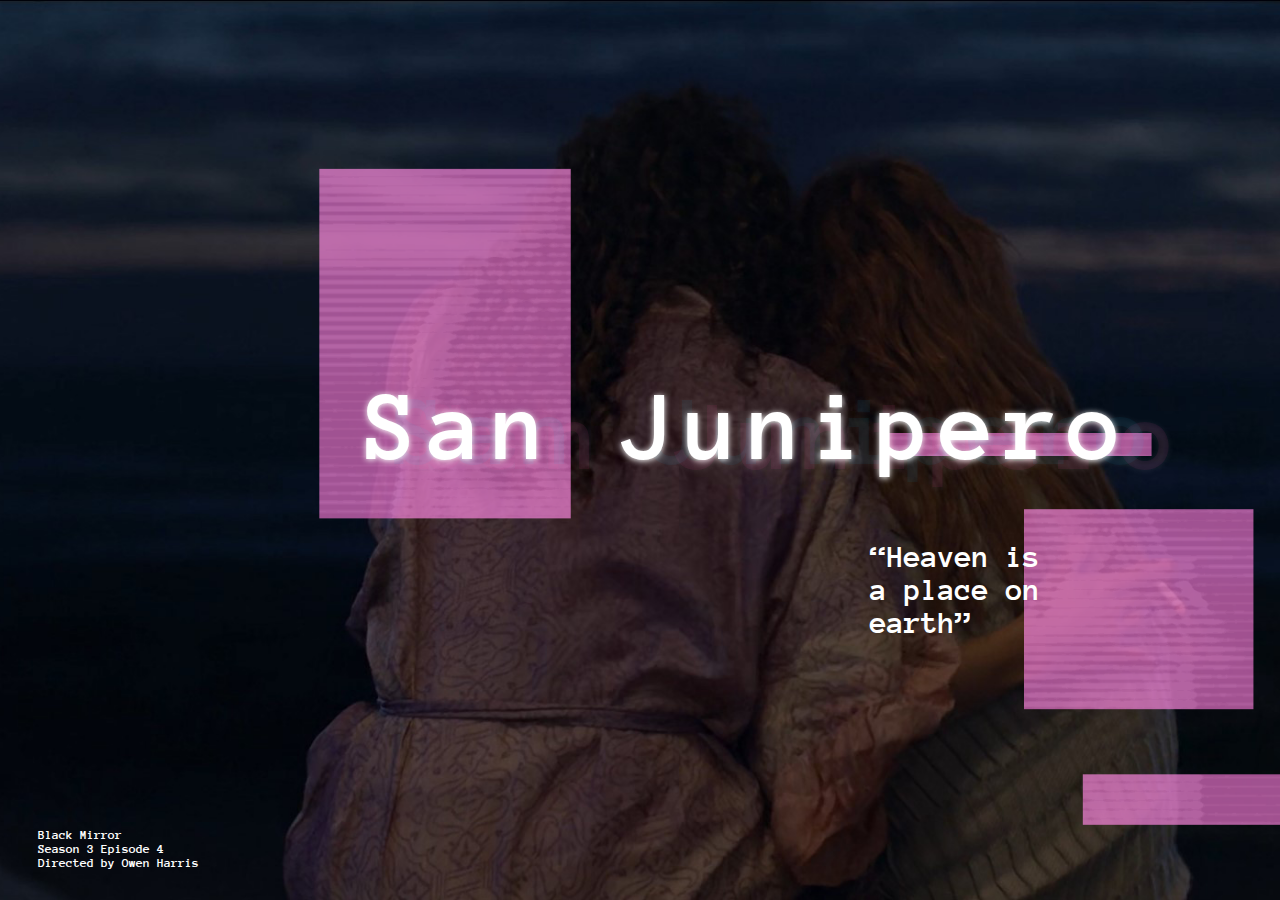
==== index.html @ dcd418ac "first commit" ====
<!DOCTYPE html>
<html lang="en">
<head>
    <meta charset="UTF-8">
    <meta name="viewport" content="width=device-width, initial-scale=1.0">
    <link rel="stylesheet" href="style.css">
    <title>Heaven</title>
</head>
<body>
    
    <div class="Titel glitch hero-container">
        <span class="layers" data-text="San Junipero">San Junipero</span>
    </div>
    <div class="Director">Black Mirror<br>Season 3 Episode 4<br>Directed by Owen Harris</div>
    <div class="Quote">“Heaven is <br> a place on <br> earth”</div>
    <div class="img1 glitch"><img src="Background.png"></div>

</body>
</html>
---- style.css ----
@import url('https://fonts.googleapis.com/css2?family=Anonymous+Pro:ital,wght@0,400;0,700;1,400;1,700&family=Lato:ital,wght@0,100;0,300;0,400;0,700;0,900;1,100;1,300;1,400;1,700;1,900&display=swap');

:root {
    --white: #fff;
    --background: #e4007b;
    
}

body {
    color: #ccc;
    background: #111;
    font-family: sans-serif;
    overflow: hidden;
    display: grid;
    grid-template-columns: 20vw 40vw 40vw 20vw;
    grid-template-rows: 20vh 40vh 20vh 20vh 20vh;
    height: 100vh;
    width: 100vw;
    margin: 0;
}

.Titel {
    grid-column: 2 / 4;
    grid-row: 2 / 3;
    padding-top: 15vh;
    padding-right:3vw;
    letter-spacing: 0.7vw;
    display: flex;
    justify-content: center;
    align-items: center;
    position: relative;
    z-index: 2;
}

.Titel .layers {
    color: #fff;
    font-family: 'Anonymous Pro';
    font-weight: 700;
    font-size: clamp(40px, 10vw, 100px);
    line-height: 1;
    display: inline-block;
    filter: drop-shadow(0 1px 3px);
}

.Director,
.Quote {
    z-index: 1;
    font-family: 'Anonymous Pro';
    color: var(--white);
    font-weight: 700;
}

.Director {
    font-size: 1vw;
    grid-column: 1/2;
    grid-row: 4/5;
    padding-top: 12vh;
    padding-left: 3vw;
}

.Quote {
  font-size: 2.5vw;
  grid-column:3/5;
  grid-row:3/4;
  text-align: left;
  padding-left: 8vw;
}

.img1 {
    grid-column: 1 / -1;
    grid-row: 1 / 5;
    display: flex;
    justify-content: center;
    align-items: center;
    position: relative;
    z-index: -1000;
}

.img1 img {
    width: 100%;
    height: 100%;
    object-fit: cover;
}

/*Mediaquerries*/

@media only screen and (max-width: 360px) and (max-height: 780px) {
  body {
    grid-template-columns: 5vw 90vw 5vw;
    grid-template-rows: 10vh 15vh 40vh 20vh 15vh;
  }

  .Titel {
    grid-column: 1 / 4;
    grid-row: 2 / 3;
    padding-top: 10vh;
  }

  .Director {
    font-size: 3vw;
    grid-column: 1/4;
    grid-row: 4/5;
    padding-top: 12vh;
    padding-left: 5vw;
  }

  .Quote {
    font-size: 6vw;
    grid-column: 1/4;
    grid-row: 3/4;
    padding-left: 5vw;
    padding-top: 12vh;
  }

  .img1 {
    grid-column: 1 / 4;
    grid-row: 1 / 5;
  }

  .layers::before {
    top: 10px;
    left: 15px;
    color: #ff439b00;
    opacity: 0;
    
  }
  
  .layers::after {
    top: 5px;
    left: -10px;
    color: #1bc7fb0e;
    opacity: 0;
  }



}





/*Glitch*/

.glitch span {
  animation: paths 5s step-end infinite;
}

.glitch::before {
  animation: paths 5s step-end infinite, opacity 5s step-end infinite,
    font 8s step-end infinite, movement 10s step-end infinite;
}

.glitch::after {
  animation: paths 5s step-end infinite, opacity 5s step-end infinite,
    font 7s step-end infinite, movement 8s step-end infinite;
}

.layers {
  position: relative;
}

.layers::before,
.layers::after {
  content: attr(data-text);
  position: absolute;
  width: 110%;
  z-index: -1;
}

.layers::before {
  top: 10px;
  left: 15px;
  color: #ff439b13;
  
}

.layers::after {
  top: 5px;
  left: -10px;
  color: #1bc7fb0e;
  
}

.single-path {
  clip-path: polygon(
    0% 12%,
    53% 12%,
    53% 26%,
    25% 26%,
    25% 86%,
    31% 86%,
    31% 0%,
    53% 0%,
    53% 84%,
    92% 84%,
    92% 82%,
    70% 82%,
    70% 29%,
    78% 29%,
    78% 65%,
    69% 65%,
    69% 66%,
    77% 66%,
    77% 45%,
    85% 45%,
    85% 26%,
    97% 26%,
    97% 28%,
    84% 28%,
    84% 34%,
    54% 34%,
    54% 89%,
    30% 89%,
    30% 58%,
    83% 58%,
    83% 5%,
    68% 5%,
    68% 36%,
    62% 36%,
    62% 1%,
    12% 1%,
    12% 34%,
    60% 34%,
    60% 57%,
    98% 57%,
    98% 83%,
    1% 83%,
    1% 53%,
    91% 53%,
    91% 84%,
    8% 84%,
    8% 83%,
    4% 83%
  );
}

.paths {
  animation: paths 5s step-end infinite;
}

@keyframes paths {
  0% {
    clip-path: polygon(
      0% 43%,
      83% 43%,
      83% 22%,
      23% 22%,
      23% 24%,
      91% 24%,
      91% 26%,
      18% 26%,
      18% 83%,
      29% 83%,
      29% 17%,
      41% 17%,
      41% 39%,
      18% 39%,
      18% 82%,
      54% 82%,
      54% 88%,
      19% 88%,
      19% 4%,
      39% 4%,
      39% 14%,
      76% 14%,
      76% 52%,
      23% 52%,
      23% 35%,
      19% 35%,
      19% 8%,
      36% 8%,
      36% 31%,
      73% 31%,
      73% 16%,
      1% 16%,
      1% 56%,
      50% 56%,
      50% 8%
    );
  }

  5% {
    clip-path: polygon(
      0% 29%,
      44% 29%,
      44% 83%,
      94% 83%,
      94% 56%,
      11% 56%,
      11% 64%,
      94% 64%,
      94% 70%,
      88% 70%,
      88% 32%,
      18% 32%,
      18% 96%,
      10% 96%,
      10% 62%,
      9% 62%,
      9% 84%,
      68% 84%,
      68% 50%,
      52% 50%,
      52% 55%,
      35% 55%,
      35% 87%,
      25% 87%,
      25% 39%,
      15% 39%,
      15% 88%,
      52% 88%
    );
  }

  30% {
    clip-path: polygon(
      0% 53%,
      93% 53%,
      93% 62%,
      68% 62%,
      68% 37%,
      97% 37%,
      97% 89%,
      13% 89%,
      13% 45%,
      51% 45%,
      51% 88%,
      17% 88%,
      17% 54%,
      81% 54%,
      81% 75%,
      79% 75%,
      79% 76%,
      38% 76%,
      38% 28%,
      61% 28%,
      61% 12%,
      55% 12%,
      55% 62%,
      68% 62%,
      68% 51%,
      0% 51%,
      0% 92%,
      63% 92%,
      63% 4%,
      65% 4%
    );
  }

  45% {
    clip-path: polygon(
      0% 33%,
      2% 33%,
      2% 69%,
      58% 69%,
      58% 94%,
      55% 94%,
      55% 25%,
      33% 25%,
      33% 85%,
      16% 85%,
      16% 19%,
      5% 19%,
      5% 20%,
      79% 20%,
      79% 96%,
      93% 96%,
      93% 50%,
      5% 50%,
      5% 74%,
      55% 74%,
      55% 57%,
      96% 57%,
      96% 59%,
      87% 59%,
      87% 65%,
      82% 65%,
      82% 39%,
      63% 39%,
      63% 92%,
      4% 92%,
      4% 36%,
      24% 36%,
      24% 70%,
      1% 70%,
      1% 43%,
      15% 43%,
      15% 28%,
      23% 28%,
      23% 71%,
      90% 71%,
      90% 86%,
      97% 86%,
      97% 1%,
      60% 1%,
      60% 67%,
      71% 67%,
      71% 91%,
      17% 91%,
      17% 14%,
      39% 14%,
      39% 30%,
      58% 30%,
      58% 11%,
      52% 11%,
      52% 83%,
      68% 83%
    );
  }

  76% {
    clip-path: polygon(
      0% 26%,
      15% 26%,
      15% 73%,
      72% 73%,
      72% 70%,
      77% 70%,
      77% 75%,
      8% 75%,
      8% 42%,
      4% 42%,
      4% 61%,
      17% 61%,
      17% 12%,
      26% 12%,
      26% 63%,
      73% 63%,
      73% 43%,
      90% 43%,
      90% 67%,
      50% 67%,
      50% 41%,
      42% 41%,
      42% 46%,
      50% 46%,
      50% 84%,
      96% 84%,
      96% 78%,
      49% 78%,
      49% 25%,
      63% 25%,
      63% 14%
    );
  }

  90% {
    clip-path: polygon(
      0% 41%,
      13% 41%,
      13% 6%,
      87% 6%,
      87% 93%,
      10% 93%,
      10% 13%,
      89% 13%,
      89% 6%,
      3% 6%,
      3% 8%,
      16% 8%,
      16% 79%,
      0% 79%,
      0% 99%,
      92% 99%,
      92% 90%,
      5% 90%,
      5% 60%,
      0% 60%,
      0% 48%,
      89% 48%,
      89% 13%,
      80% 13%,
      80% 43%,
      95% 43%,
      95% 19%,
      80% 19%,
      80% 85%,
      38% 85%,
      38% 62%
    );
  }

  1%,
  7%,
  33%,
  47%,
  78%,
  93% {
    clip-path: none;
  }
}

.movement {
  /* Normally this position would be absolute & on the layers, set to relative here so we can see it on the div */
  position: relative;
  animation: movement 8s step-end infinite;
}

@keyframes movement {
  0% {
    top: 0px;
    left: -20px;
  }

  15% {
    top: 10px;
    left: 10px;
  }

  60% {
    top: 5px;
    left: -10px;
  }

  75% {
    top: -5px;
    left: 20px;
  }

  100% {
    top: 10px;
    left: 5px;
  }
}

.opacity {
  animation: opacity 5s step-end infinite;
}

@keyframes opacity {
  0% {
    opacity: 0.1;
  }

  5% {
    opacity: 0.7;
  }

  30% {
    opacity: 0.4;
  }

  45% {
    opacity: 0.6;
  }

  76% {
    opacity: 0.4;
  }

  90% {
    opacity: 0.8;
  }

  1%,
  7%,
  33%,
  47%,
  78%,
  93% {
    opacity: 0;
  }
}

.font {
  animation: font 7s step-end infinite;
}

@keyframes font {
  0% {
    font-weight: 100;
    color: #e0287d;
    filter: blur(3px);
  }

  20% {
    font-weight: 500;
    color: #fff;
    filter: blur(0);
  }

  50% {
    font-weight: 300;
    color: #1bc7fb;
    filter: blur(2px);
  }

  60% {
    font-weight: 700;
    color: #fff;
    filter: blur(0);
  }

  90% {
    font-weight: 500;
    color: #e0287d;
    filter: blur(6px);
  }
}

.hero {
  font-size: clamp(40px, 10vw, 100px);
  line-height: 1;
  display: inline-block;
  color: #fff;
  z-index: 2;
  letter-spacing: 10px;

  /* Bright things in dark environments usually cast that light, giving off a glow */
  filter: drop-shadow(0 1px 3px);
}

.hero-container {
  text-align: center;
}
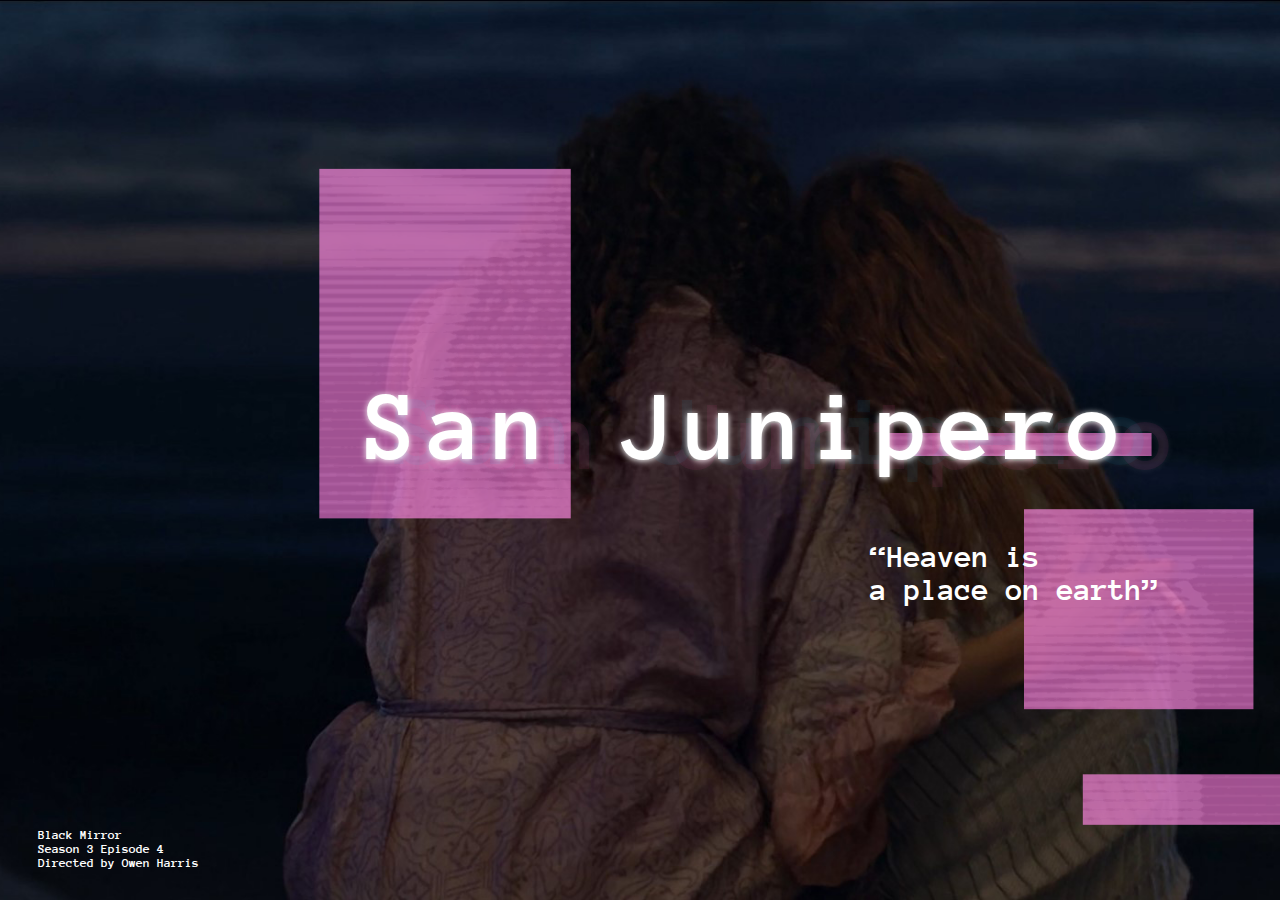
==== commit 47adae0c: "yes" ====
--- a/index.html
+++ b/index.html
@@ -12,7 +12,7 @@
         <span class="layers" data-text="San Junipero">San Junipero</span>
     </div>
     <div class="Director">Black Mirror<br>Season 3 Episode 4<br>Directed by Owen Harris</div>
-    <div class="Quote">“Heaven is <br> a place on <br> earth”</div>
+    <div class="Quote">“Heaven is <br> a place on earth”</div>
     <div class="img1 glitch"><img src="Background.png"></div>
 
 </body>
--- a/style.css
+++ b/style.css
@@ -84,9 +84,9 @@
 
 /*Mediaquerries*/
 
-@media only screen and (max-width: 360px) and (max-height: 780px) {
+@media only screen and (max-width: 500px) and (max-height: 900px) {
   body {
-    grid-template-columns: 5vw 90vw 5vw;
+    grid-template-columns: 10vw 80vw 10vw;
     grid-template-rows: 10vh 15vh 40vh 20vh 15vh;
   }
 
@@ -94,27 +94,29 @@
     grid-column: 1 / 4;
     grid-row: 2 / 3;
     padding-top: 10vh;
+    padding-left:5vw;
+    font-size: 12vw;
   }
 
   .Director {
     font-size: 3vw;
     grid-column: 1/4;
     grid-row: 4/5;
-    padding-top: 12vh;
+    padding-top: 25vh;
     padding-left: 5vw;
   }
 
   .Quote {
-    font-size: 6vw;
+    font-size: 8vw;
     grid-column: 1/4;
     grid-row: 3/4;
     padding-left: 5vw;
-    padding-top: 12vh;
+    padding-top: 30vh;
   }
 
   .img1 {
     grid-column: 1 / 4;
-    grid-row: 1 / 5;
+    grid-row: 1 / 6;
   }
 
   .layers::before {
@@ -128,7 +130,7 @@
   .layers::after {
     top: 5px;
     left: -10px;
-    color: #1bc7fb0e;
+    color: #1bc7fb10;
     opacity: 0;
   }
 
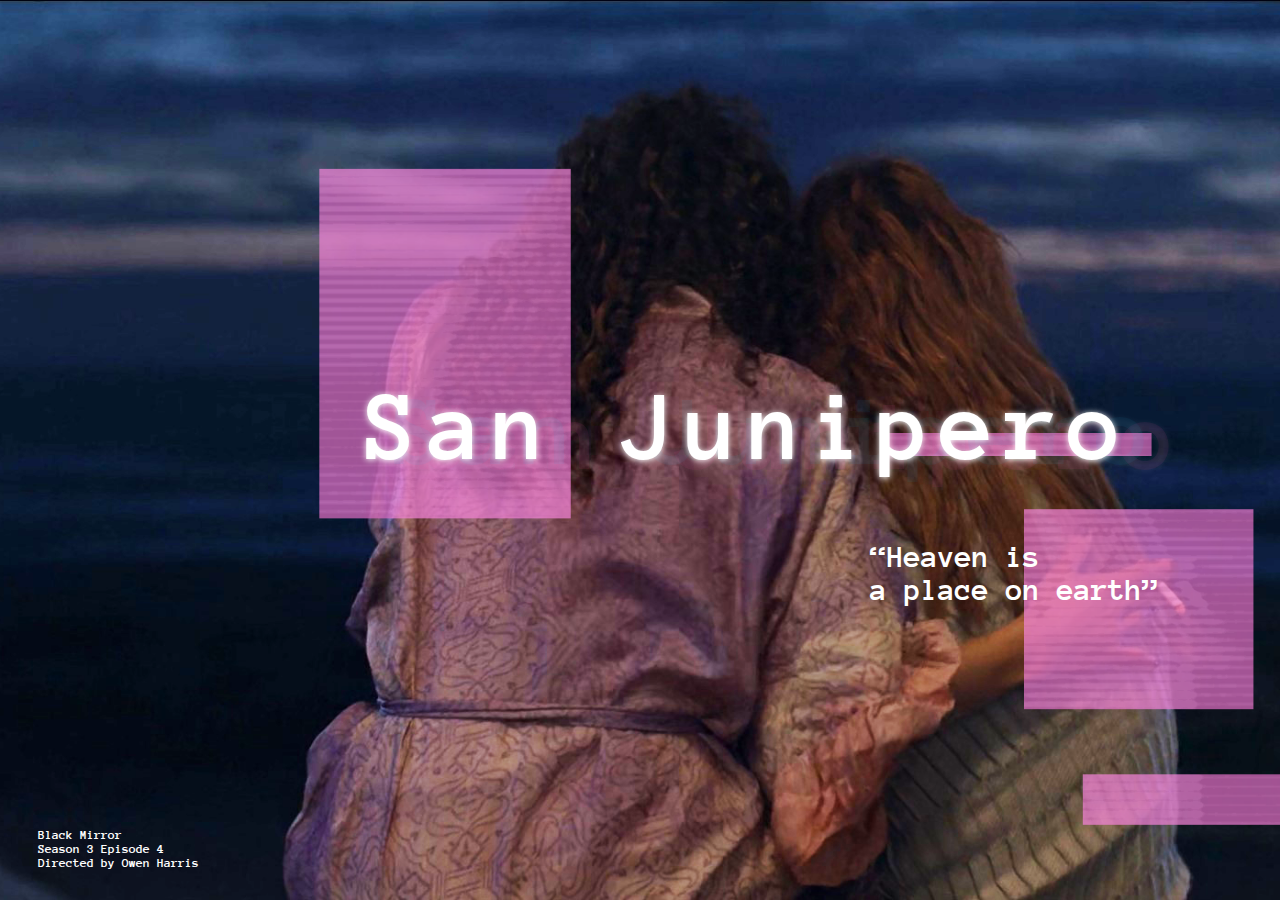
==== commit 71fb410b: "yes" ====
--- a/index.html
+++ b/index.html
@@ -15,5 +15,8 @@
     <div class="Quote">“Heaven is <br> a place on earth”</div>
     <div class="img1 glitch"><img src="Background.png"></div>
 
+
+    
+
 </body>
 </html>
--- a/style.css
+++ b/style.css
@@ -102,16 +102,16 @@
     font-size: 3vw;
     grid-column: 1/4;
     grid-row: 4/5;
-    padding-top: 25vh;
+    padding-top: 27vh;
     padding-left: 5vw;
   }
 
   .Quote {
-    font-size: 8vw;
+    font-size: 7vw;
     grid-column: 1/4;
     grid-row: 3/4;
     padding-left: 5vw;
-    padding-top: 30vh;
+    padding-top: 24vh;
   }
 
   .img1 {
@@ -617,3 +617,5 @@
   text-align: center;
 }
 
+
+
